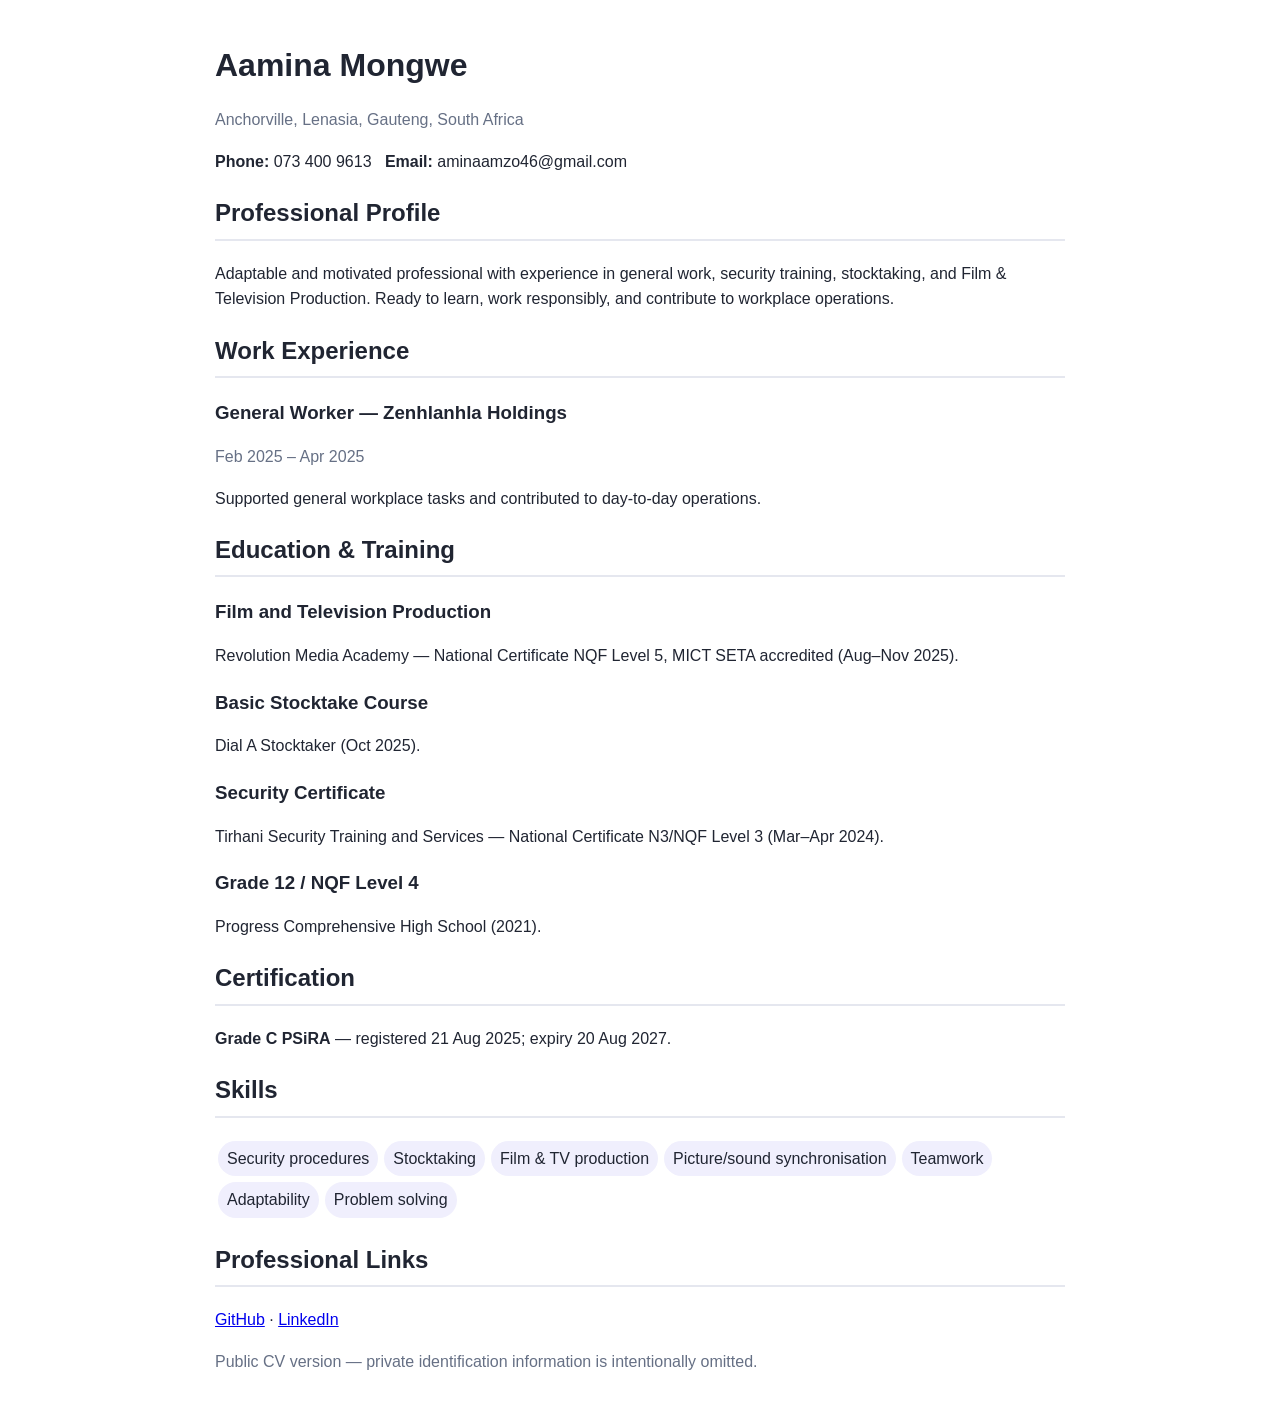
==== CV.html @ 77229698 "Add public CV page" ====
<!DOCTYPE html><html lang="en"><head><meta charset="UTF-8"><meta name="viewport" content="width=device-width,initial-scale=1"><title>Aamina Mongwe | CV</title><style>body{font-family:Arial,sans-serif;max-width:850px;margin:40px auto;padding:0 20px;color:#202532;line-height:1.6}h1{margin-bottom:4px}h2{border-bottom:2px solid #e5e7ef;padding-bottom:6px}h3{margin-bottom:2px}.muted{color:#667085}.tag{display:inline-block;padding:5px 9px;margin:3px;background:#f0effd;border-radius:999px}</style></head><body><h1>Aamina Mongwe</h1><p class="muted">Anchorville, Lenasia, Gauteng, South Africa</p><p><strong>Phone:</strong> 073 400 9613 &nbsp; <strong>Email:</strong> aminaamzo46@gmail.com</p><h2>Professional Profile</h2><p>Adaptable and motivated professional with experience in general work, security training, stocktaking, and Film & Television Production. Ready to learn, work responsibly, and contribute to workplace operations.</p><h2>Work Experience</h2><h3>General Worker — Zenhlanhla Holdings</h3><p class="muted">Feb 2025 – Apr 2025</p><p>Supported general workplace tasks and contributed to day-to-day operations.</p><h2>Education & Training</h2><h3>Film and Television Production</h3><p>Revolution Media Academy — National Certificate NQF Level 5, MICT SETA accredited (Aug–Nov 2025).</p><h3>Basic Stocktake Course</h3><p>Dial A Stocktaker (Oct 2025).</p><h3>Security Certificate</h3><p>Tirhani Security Training and Services — National Certificate N3/NQF Level 3 (Mar–Apr 2024).</p><h3>Grade 12 / NQF Level 4</h3><p>Progress Comprehensive High School (2021).</p><h2>Certification</h2><p><strong>Grade C PSiRA</strong> — registered 21 Aug 2025; expiry 20 Aug 2027.</p><h2>Skills</h2><span class="tag">Security procedures</span><span class="tag">Stocktaking</span><span class="tag">Film & TV production</span><span class="tag">Picture/sound synchronisation</span><span class="tag">Teamwork</span><span class="tag">Adaptability</span><span class="tag">Problem solving</span><h2>Professional Links</h2><p><a href="https://github.com/Amina-Apple">GitHub</a> · <a href="https://www.linkedin.com/in/aamina-mongwe-0a72b62a2">LinkedIn</a></p><p class="muted">Public CV version — private identification information is intentionally omitted.</p></body></html>
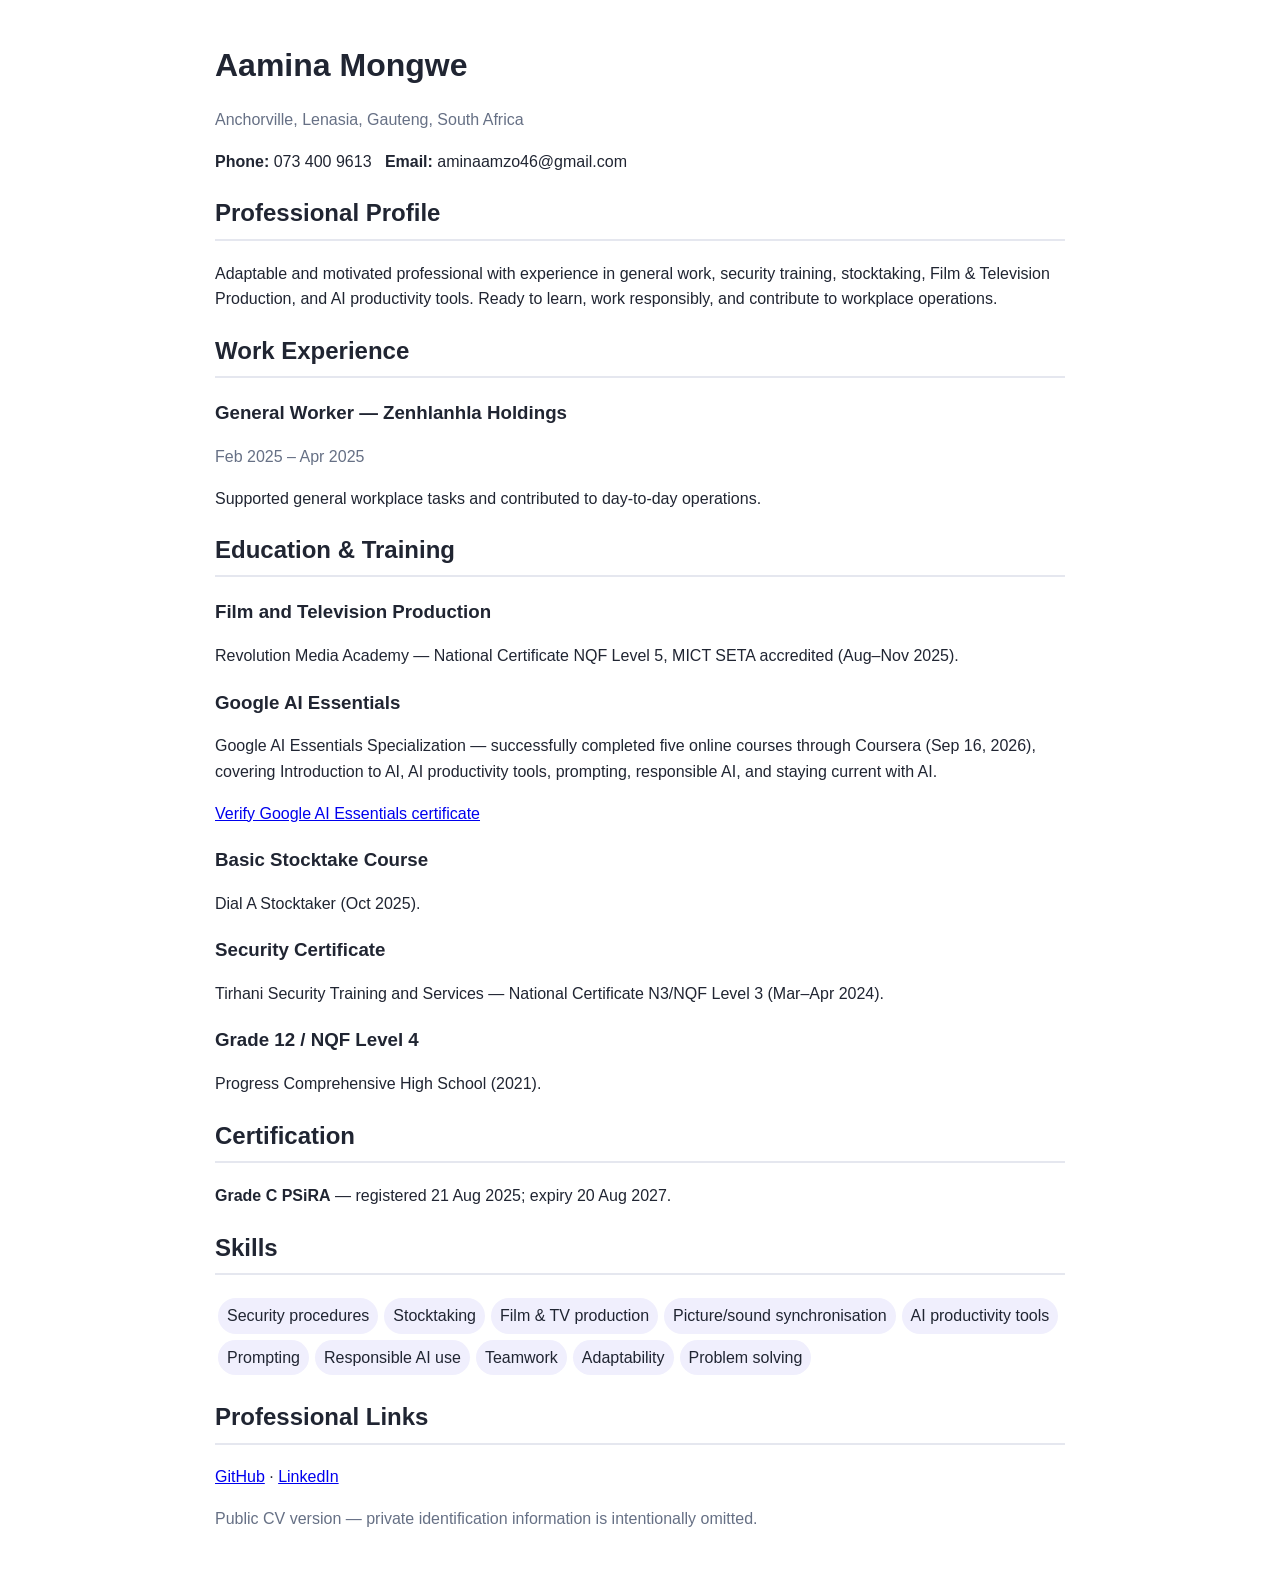
==== commit 2e88fced: "Add Google AI Essentials certification to public CV" ====
--- a/CV.html
+++ b/CV.html
@@ -1 +1 @@
-<!DOCTYPE html><html lang="en"><head><meta charset="UTF-8"><meta name="viewport" content="width=device-width,initial-scale=1"><title>Aamina Mongwe | CV</title><style>body{font-family:Arial,sans-serif;max-width:850px;margin:40px auto;padding:0 20px;color:#202532;line-height:1.6}h1{margin-bottom:4px}h2{border-bottom:2px solid #e5e7ef;padding-bottom:6px}h3{margin-bottom:2px}.muted{color:#667085}.tag{display:inline-block;padding:5px 9px;margin:3px;background:#f0effd;border-radius:999px}</style></head><body><h1>Aamina Mongwe</h1><p class="muted">Anchorville, Lenasia, Gauteng, South Africa</p><p><strong>Phone:</strong> 073 400 9613 &nbsp; <strong>Email:</strong> aminaamzo46@gmail.com</p><h2>Professional Profile</h2><p>Adaptable and motivated professional with experience in general work, security training, stocktaking, and Film & Television Production. Ready to learn, work responsibly, and contribute to workplace operations.</p><h2>Work Experience</h2><h3>General Worker — Zenhlanhla Holdings</h3><p class="muted">Feb 2025 – Apr 2025</p><p>Supported general workplace tasks and contributed to day-to-day operations.</p><h2>Education & Training</h2><h3>Film and Television Production</h3><p>Revolution Media Academy — National Certificate NQF Level 5, MICT SETA accredited (Aug–Nov 2025).</p><h3>Basic Stocktake Course</h3><p>Dial A Stocktaker (Oct 2025).</p><h3>Security Certificate</h3><p>Tirhani Security Training and Services — National Certificate N3/NQF Level 3 (Mar–Apr 2024).</p><h3>Grade 12 / NQF Level 4</h3><p>Progress Comprehensive High School (2021).</p><h2>Certification</h2><p><strong>Grade C PSiRA</strong> — registered 21 Aug 2025; expiry 20 Aug 2027.</p><h2>Skills</h2><span class="tag">Security procedures</span><span class="tag">Stocktaking</span><span class="tag">Film & TV production</span><span class="tag">Picture/sound synchronisation</span><span class="tag">Teamwork</span><span class="tag">Adaptability</span><span class="tag">Problem solving</span><h2>Professional Links</h2><p><a href="https://github.com/Amina-Apple">GitHub</a> · <a href="https://www.linkedin.com/in/aamina-mongwe-0a72b62a2">LinkedIn</a></p><p class="muted">Public CV version — private identification information is intentionally omitted.</p></body></html>+<!DOCTYPE html><html lang="en"><head><meta charset="UTF-8"><meta name="viewport" content="width=device-width,initial-scale=1"><title>Aamina Mongwe | CV</title><style>body{font-family:Arial,sans-serif;max-width:850px;margin:40px auto;padding:0 20px;color:#202532;line-height:1.6}h1{margin-bottom:4px}h2{border-bottom:2px solid #e5e7ef;padding-bottom:6px}h3{margin-bottom:2px}.muted{color:#667085}.tag{display:inline-block;padding:5px 9px;margin:3px;background:#f0effd;border-radius:999px}</style></head><body><h1>Aamina Mongwe</h1><p class="muted">Anchorville, Lenasia, Gauteng, South Africa</p><p><strong>Phone:</strong> 073 400 9613 &nbsp; <strong>Email:</strong> aminaamzo46@gmail.com</p><h2>Professional Profile</h2><p>Adaptable and motivated professional with experience in general work, security training, stocktaking, Film & Television Production, and AI productivity tools. Ready to learn, work responsibly, and contribute to workplace operations.</p><h2>Work Experience</h2><h3>General Worker — Zenhlanhla Holdings</h3><p class="muted">Feb 2025 – Apr 2025</p><p>Supported general workplace tasks and contributed to day-to-day operations.</p><h2>Education & Training</h2><h3>Film and Television Production</h3><p>Revolution Media Academy — National Certificate NQF Level 5, MICT SETA accredited (Aug–Nov 2025).</p><h3>Google AI Essentials</h3><p>Google AI Essentials Specialization — successfully completed five online courses through Coursera (Sep 16, 2026), covering Introduction to AI, AI productivity tools, prompting, responsible AI, and staying current with AI.</p><p><a href="https://coursera.org/verify/specialization/MESEZNT3G0DR" target="_blank" rel="noopener">Verify Google AI Essentials certificate</a></p><h3>Basic Stocktake Course</h3><p>Dial A Stocktaker (Oct 2025).</p><h3>Security Certificate</h3><p>Tirhani Security Training and Services — National Certificate N3/NQF Level 3 (Mar–Apr 2024).</p><h3>Grade 12 / NQF Level 4</h3><p>Progress Comprehensive High School (2021).</p><h2>Certification</h2><p><strong>Grade C PSiRA</strong> — registered 21 Aug 2025; expiry 20 Aug 2027.</p><h2>Skills</h2><span class="tag">Security procedures</span><span class="tag">Stocktaking</span><span class="tag">Film & TV production</span><span class="tag">Picture/sound synchronisation</span><span class="tag">AI productivity tools</span><span class="tag">Prompting</span><span class="tag">Responsible AI use</span><span class="tag">Teamwork</span><span class="tag">Adaptability</span><span class="tag">Problem solving</span><h2>Professional Links</h2><p><a href="https://github.com/Amina-Apple">GitHub</a> · <a href="https://www.linkedin.com/in/aamina-mongwe-0a72b62a2">LinkedIn</a></p><p class="muted">Public CV version — private identification information is intentionally omitted.</p></body></html>
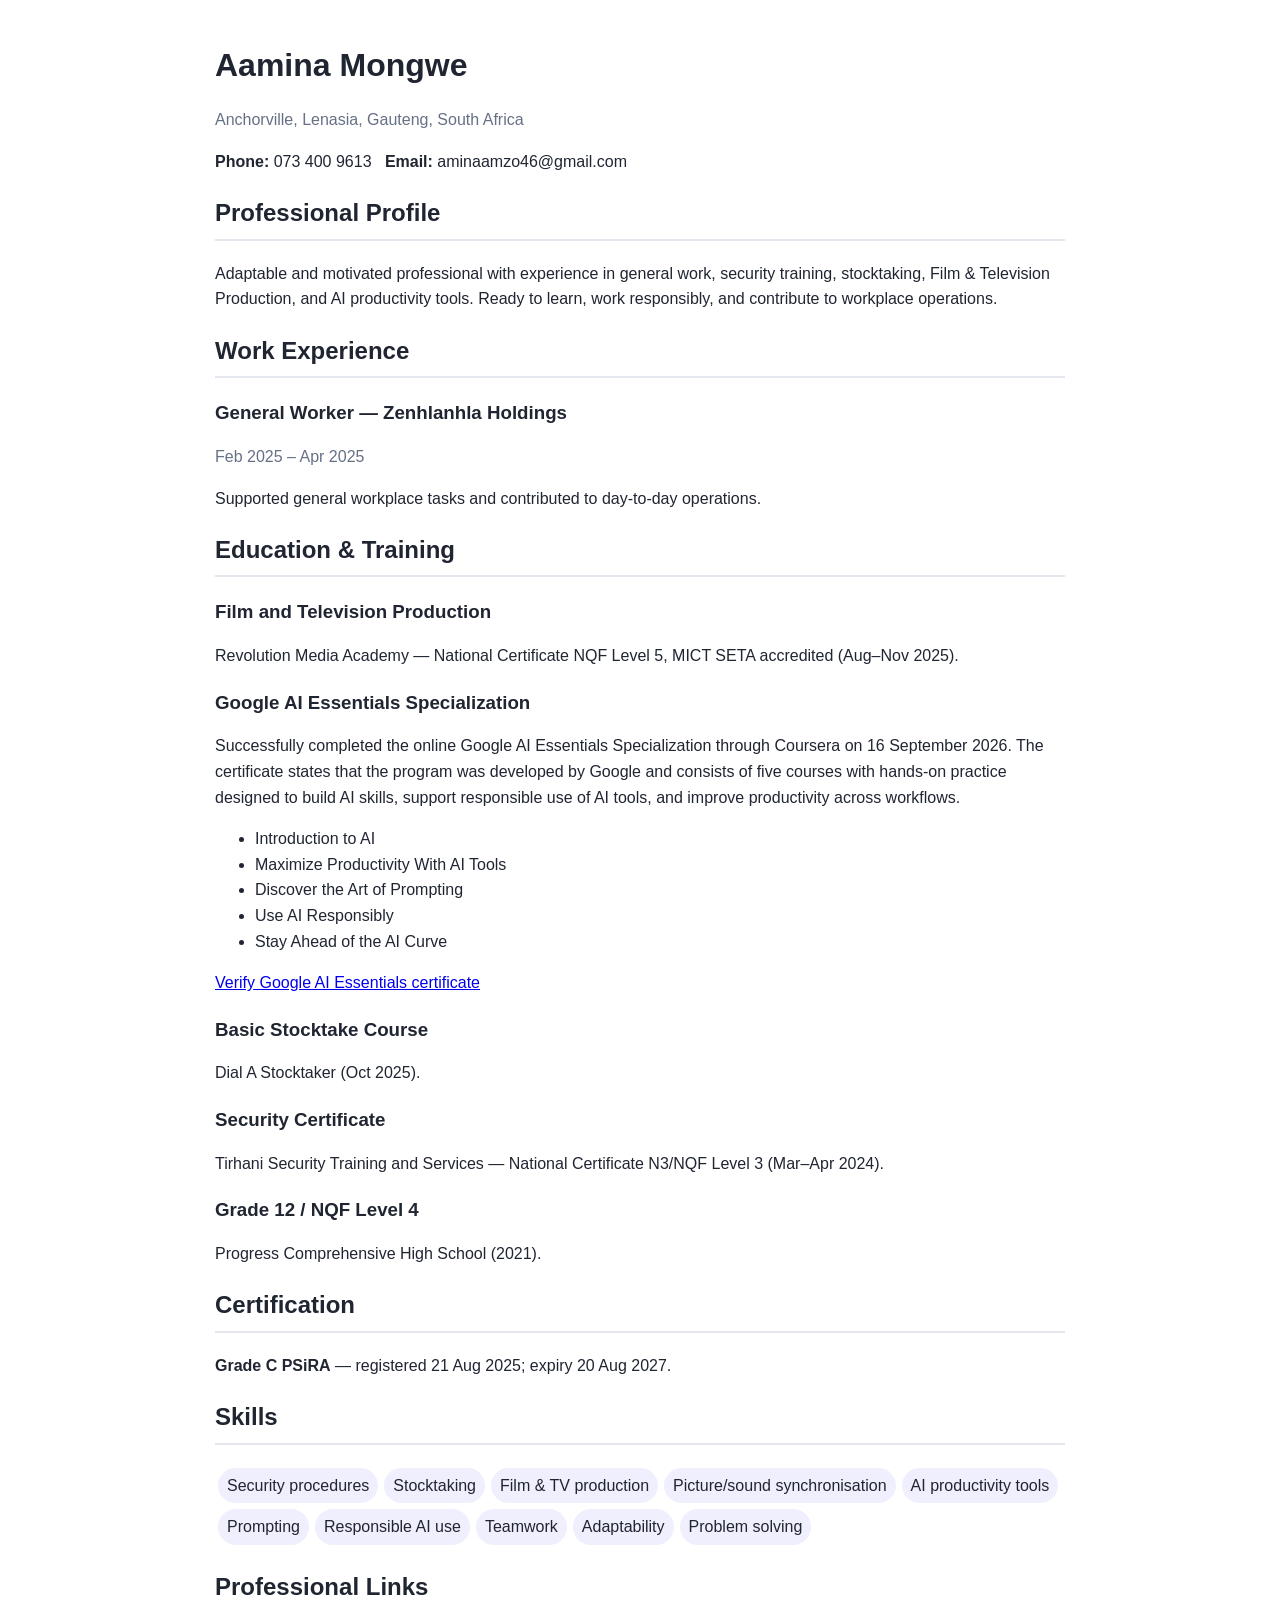
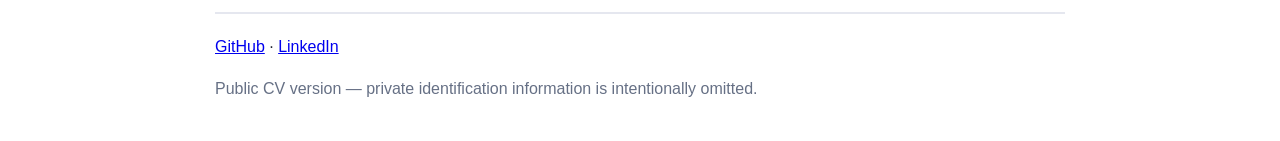
==== commit fc520f66: "Add complete Google AI Essentials course details to public CV" ====
--- a/CV.html
+++ b/CV.html
@@ -1 +1 @@
-<!DOCTYPE html><html lang="en"><head><meta charset="UTF-8"><meta name="viewport" content="width=device-width,initial-scale=1"><title>Aamina Mongwe | CV</title><style>body{font-family:Arial,sans-serif;max-width:850px;margin:40px auto;padding:0 20px;color:#202532;line-height:1.6}h1{margin-bottom:4px}h2{border-bottom:2px solid #e5e7ef;padding-bottom:6px}h3{margin-bottom:2px}.muted{color:#667085}.tag{display:inline-block;padding:5px 9px;margin:3px;background:#f0effd;border-radius:999px}</style></head><body><h1>Aamina Mongwe</h1><p class="muted">Anchorville, Lenasia, Gauteng, South Africa</p><p><strong>Phone:</strong> 073 400 9613 &nbsp; <strong>Email:</strong> aminaamzo46@gmail.com</p><h2>Professional Profile</h2><p>Adaptable and motivated professional with experience in general work, security training, stocktaking, Film & Television Production, and AI productivity tools. Ready to learn, work responsibly, and contribute to workplace operations.</p><h2>Work Experience</h2><h3>General Worker — Zenhlanhla Holdings</h3><p class="muted">Feb 2025 – Apr 2025</p><p>Supported general workplace tasks and contributed to day-to-day operations.</p><h2>Education & Training</h2><h3>Film and Television Production</h3><p>Revolution Media Academy — National Certificate NQF Level 5, MICT SETA accredited (Aug–Nov 2025).</p><h3>Google AI Essentials</h3><p>Google AI Essentials Specialization — successfully completed five online courses through Coursera (Sep 16, 2026), covering Introduction to AI, AI productivity tools, prompting, responsible AI, and staying current with AI.</p><p><a href="https://coursera.org/verify/specialization/MESEZNT3G0DR" target="_blank" rel="noopener">Verify Google AI Essentials certificate</a></p><h3>Basic Stocktake Course</h3><p>Dial A Stocktaker (Oct 2025).</p><h3>Security Certificate</h3><p>Tirhani Security Training and Services — National Certificate N3/NQF Level 3 (Mar–Apr 2024).</p><h3>Grade 12 / NQF Level 4</h3><p>Progress Comprehensive High School (2021).</p><h2>Certification</h2><p><strong>Grade C PSiRA</strong> — registered 21 Aug 2025; expiry 20 Aug 2027.</p><h2>Skills</h2><span class="tag">Security procedures</span><span class="tag">Stocktaking</span><span class="tag">Film & TV production</span><span class="tag">Picture/sound synchronisation</span><span class="tag">AI productivity tools</span><span class="tag">Prompting</span><span class="tag">Responsible AI use</span><span class="tag">Teamwork</span><span class="tag">Adaptability</span><span class="tag">Problem solving</span><h2>Professional Links</h2><p><a href="https://github.com/Amina-Apple">GitHub</a> · <a href="https://www.linkedin.com/in/aamina-mongwe-0a72b62a2">LinkedIn</a></p><p class="muted">Public CV version — private identification information is intentionally omitted.</p></body></html>+<!DOCTYPE html><html lang="en"><head><meta charset="UTF-8"><meta name="viewport" content="width=device-width,initial-scale=1"><title>Aamina Mongwe | CV</title><style>body{font-family:Arial,sans-serif;max-width:850px;margin:40px auto;padding:0 20px;color:#202532;line-height:1.6}h1{margin-bottom:4px}h2{border-bottom:2px solid #e5e7ef;padding-bottom:6px}h3{margin-bottom:2px}.muted{color:#667085}.tag{display:inline-block;padding:5px 9px;margin:3px;background:#f0effd;border-radius:999px}</style></head><body><h1>Aamina Mongwe</h1><p class="muted">Anchorville, Lenasia, Gauteng, South Africa</p><p><strong>Phone:</strong> 073 400 9613 &nbsp; <strong>Email:</strong> aminaamzo46@gmail.com</p><h2>Professional Profile</h2><p>Adaptable and motivated professional with experience in general work, security training, stocktaking, Film & Television Production, and AI productivity tools. Ready to learn, work responsibly, and contribute to workplace operations.</p><h2>Work Experience</h2><h3>General Worker — Zenhlanhla Holdings</h3><p class="muted">Feb 2025 – Apr 2025</p><p>Supported general workplace tasks and contributed to day-to-day operations.</p><h2>Education & Training</h2><h3>Film and Television Production</h3><p>Revolution Media Academy — National Certificate NQF Level 5, MICT SETA accredited (Aug–Nov 2025).</p><h3>Google AI Essentials Specialization</h3><p>Successfully completed the online Google AI Essentials Specialization through Coursera on 16 September 2026. The certificate states that the program was developed by Google and consists of five courses with hands-on practice designed to build AI skills, support responsible use of AI tools, and improve productivity across workflows.</p><ul><li>Introduction to AI</li><li>Maximize Productivity With AI Tools</li><li>Discover the Art of Prompting</li><li>Use AI Responsibly</li><li>Stay Ahead of the AI Curve</li></ul><p><a href="https://coursera.org/verify/specialization/MESEZNT3G0DR" target="_blank" rel="noopener">Verify Google AI Essentials certificate</a></p><h3>Basic Stocktake Course</h3><p>Dial A Stocktaker (Oct 2025).</p><h3>Security Certificate</h3><p>Tirhani Security Training and Services — National Certificate N3/NQF Level 3 (Mar–Apr 2024).</p><h3>Grade 12 / NQF Level 4</h3><p>Progress Comprehensive High School (2021).</p><h2>Certification</h2><p><strong>Grade C PSiRA</strong> — registered 21 Aug 2025; expiry 20 Aug 2027.</p><h2>Skills</h2><span class="tag">Security procedures</span><span class="tag">Stocktaking</span><span class="tag">Film & TV production</span><span class="tag">Picture/sound synchronisation</span><span class="tag">AI productivity tools</span><span class="tag">Prompting</span><span class="tag">Responsible AI use</span><span class="tag">Teamwork</span><span class="tag">Adaptability</span><span class="tag">Problem solving</span><h2>Professional Links</h2><p><a href="https://github.com/Amina-Apple">GitHub</a> · <a href="https://www.linkedin.com/in/aamina-mongwe-0a72b62a2">LinkedIn</a></p><p class="muted">Public CV version — private identification information is intentionally omitted.</p></body></html>
